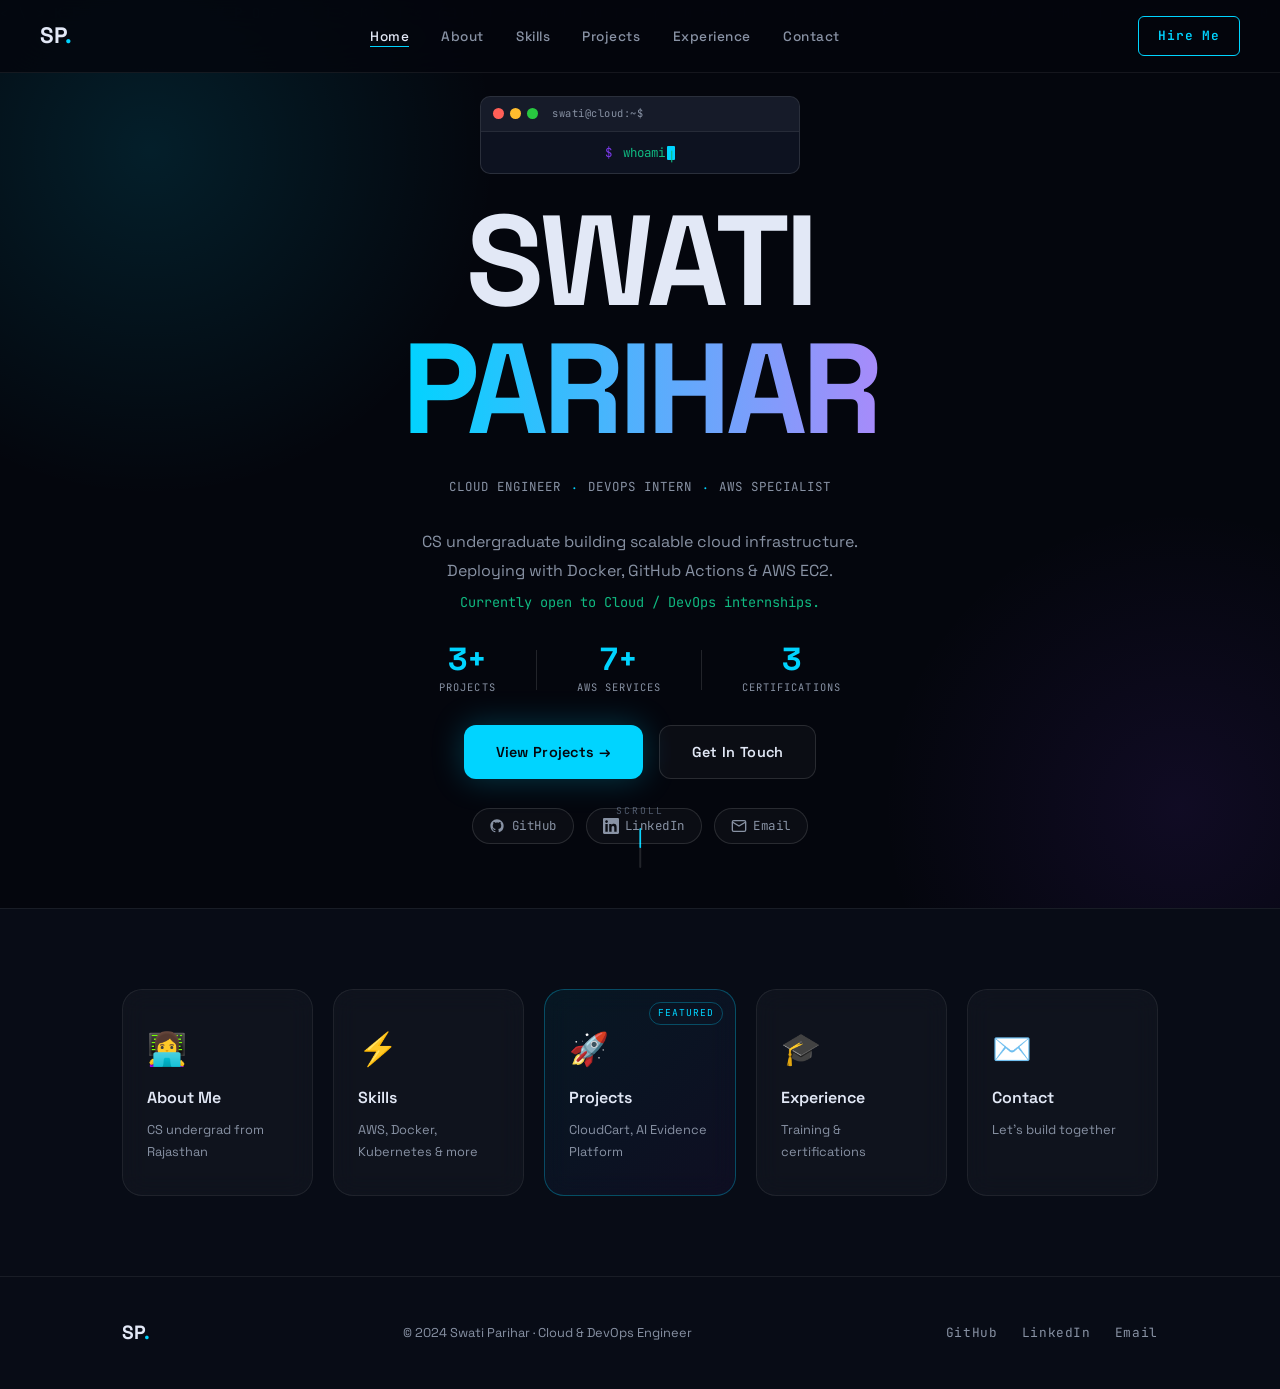
==== index.html @ d6e71b36 "Initail portfolio commit" ====
<!DOCTYPE html>
<html lang="en">
<head>
<meta charset="UTF-8"/>
<meta name="viewport" content="width=device-width, initial-scale=1.0"/>
<title>Swati Parihar – Cloud & DevOps Engineer</title>
<link rel="preconnect" href="https://fonts.googleapis.com"/>
<link rel="preconnect" href="https://fonts.gstatic.com" crossorigin/>
<link href="https://fonts.googleapis.com/css2?family=Space+Grotesk:wght@300;400;500;600;700&family=Clash+Display:wght@400;500;600;700&family=JetBrains+Mono:wght@300;400;500&display=swap" rel="stylesheet"/>
<link rel="stylesheet" href="css/global.css"/>
<link rel="stylesheet" href="css/hero.css"/>
</head>
<body>

<!-- LOADER -->
<div id="loader">
  <div class="loader-ring">
    <div class="loader-ring-inner"></div>
  </div>
  <div class="loader-text">INITIALIZING<span class="dots">...</span></div>
</div>

<!-- NAV -->
<nav id="navbar">
  <a href="index.html" class="nav-logo">SP<span class="nav-logo-dot">.</span></a>
  <ul class="nav-links">
    <li><a href="index.html" class="active">Home</a></li>
    <li><a href="pages/about.html">About</a></li>
    <li><a href="pages/skills.html">Skills</a></li>
    <li><a href="pages/projects.html">Projects</a></li>
    <li><a href="pages/experience.html">Experience</a></li>
    <li><a href="pages/contact.html">Contact</a></li>
  </ul>
  <a href="pages/contact.html" class="nav-cta">Hire Me</a>
  <button class="nav-hamburger" onclick="toggleMenu()" aria-label="Menu">
    <span></span><span></span><span></span>
  </button>
</nav>

<!-- MOBILE MENU -->
<div class="mobile-menu" id="mobileMenu">
  <a href="index.html" onclick="toggleMenu()">Home</a>
  <a href="pages/about.html" onclick="toggleMenu()">About</a>
  <a href="pages/skills.html" onclick="toggleMenu()">Skills</a>
  <a href="pages/projects.html" onclick="toggleMenu()">Projects</a>
  <a href="pages/experience.html" onclick="toggleMenu()">Experience</a>
  <a href="pages/contact.html" onclick="toggleMenu()">Contact</a>
</div>

<!-- HERO -->
<section id="hero">
  <canvas id="matrix-canvas"></canvas>
  <div class="hero-glow-1"></div>
  <div class="hero-glow-2"></div>

  <div class="hero-content">
    <div class="hero-terminal">
      <div class="terminal-bar">
        <span class="t-dot red"></span>
        <span class="t-dot yellow"></span>
        <span class="t-dot green"></span>
        <span class="t-title">swati@cloud:~$</span>
      </div>
      <div class="terminal-body">
        <span class="t-prompt">$ </span><span class="t-cmd" id="typingCmd"></span><span class="t-cursor">|</span>
      </div>
    </div>

    <h1 class="hero-name">
      <span class="name-line">SWATI</span>
      <span class="name-line accent-line">PARIHAR</span>
    </h1>

    <div class="hero-roles">
      <span class="role-item">Cloud Engineer</span>
      <span class="role-sep">·</span>
      <span class="role-item">DevOps Intern</span>
      <span class="role-sep">·</span>
      <span class="role-item">AWS Specialist</span>
    </div>

    <p class="hero-bio">
      CS undergraduate building scalable cloud infrastructure.<br/>
      Deploying with Docker, GitHub Actions & AWS EC2.<br/>
      <span class="bio-highlight">Currently open to Cloud / DevOps internships.</span>
    </p>

    <div class="hero-stats">
      <div class="hstat">
        <div class="hstat-num">3+</div>
        <div class="hstat-label">Projects</div>
      </div>
      <div class="hstat-div"></div>
      <div class="hstat">
        <div class="hstat-num">7+</div>
        <div class="hstat-label">AWS Services</div>
      </div>
      <div class="hstat-div"></div>
      <div class="hstat">
        <div class="hstat-num">3</div>
        <div class="hstat-label">Certifications</div>
      </div>
    </div>

    <div class="hero-btns">
      <a href="pages/projects.html" class="btn-primary">View Projects →</a>
      <a href="pages/contact.html" class="btn-outline">Get In Touch</a>
    </div>

    <div class="hero-socials">
      <a href="https://github.com/swatiparihar18" target="_blank" class="social-pill">
        <svg width="16" height="16" viewBox="0 0 24 24" fill="currentColor"><path d="M12 2C6.477 2 2 6.484 2 12.017c0 4.425 2.865 8.18 6.839 9.504.5.092.682-.217.682-.483 0-.237-.008-.868-.013-1.703-2.782.605-3.369-1.343-3.369-1.343-.454-1.158-1.11-1.466-1.11-1.466-.908-.62.069-.608.069-.608 1.003.07 1.531 1.032 1.531 1.032.892 1.53 2.341 1.088 2.91.832.092-.647.35-1.088.636-1.338-2.22-.253-4.555-1.113-4.555-4.951 0-1.093.39-1.988 1.029-2.688-.103-.253-.446-1.272.098-2.65 0 0 .84-.27 2.75 1.026A9.564 9.564 0 0112 6.844c.85.004 1.705.115 2.504.337 1.909-1.296 2.747-1.027 2.747-1.027.546 1.379.202 2.398.1 2.651.64.7 1.028 1.595 1.028 2.688 0 3.848-2.339 4.695-4.566 4.943.359.309.678.92.678 1.855 0 1.338-.012 2.419-.012 2.747 0 .268.18.58.688.482A10.019 10.019 0 0022 12.017C22 6.484 17.522 2 12 2z"/></svg>
        GitHub
      </a>
      <a href="https://www.linkedin.com/in/swati-parihar-66bba6321" target="_blank" class="social-pill">
        <svg width="16" height="16" viewBox="0 0 24 24" fill="currentColor"><path d="M20.447 20.452h-3.554v-5.569c0-1.328-.027-3.037-1.852-3.037-1.853 0-2.136 1.445-2.136 2.939v5.667H9.351V9h3.414v1.561h.046c.477-.9 1.637-1.85 3.37-1.85 3.601 0 4.267 2.37 4.267 5.455v6.286zM5.337 7.433c-1.144 0-2.063-.926-2.063-2.065 0-1.138.92-2.063 2.063-2.063 1.14 0 2.064.925 2.064 2.063 0 1.139-.925 2.065-2.064 2.065zm1.782 13.019H3.555V9h3.564v11.452zM22.225 0H1.771C.792 0 0 .774 0 1.729v20.542C0 23.227.792 24 1.771 24h20.451C23.2 24 24 23.227 24 22.271V1.729C24 .774 23.2 0 22.222 0h.003z"/></svg>
        LinkedIn
      </a>
      <a href="mailto:swatiparihar577@gmail.com" class="social-pill">
        <svg width="16" height="16" viewBox="0 0 24 24" fill="none" stroke="currentColor" stroke-width="2"><path d="M4 4h16c1.1 0 2 .9 2 2v12c0 1.1-.9 2-2 2H4c-1.1 0-2-.9-2-2V6c0-1.1.9-2 2-2z"/><polyline points="22,6 12,12 2,6"/></svg>
        Email
      </a>
    </div>
  </div>

  <div class="hero-scroll-cue">
    <span>Scroll</span>
    <div class="scroll-track"><div class="scroll-thumb"></div></div>
  </div>
</section>

<!-- QUICK PREVIEW SECTION -->
<section class="quick-nav-section">
  <div class="container">
    <div class="qn-grid">
      <a href="pages/about.html" class="qn-card">
        <div class="qn-icon">👩‍💻</div>
        <div class="qn-title">About Me</div>
        <div class="qn-sub">CS undergrad from Rajasthan</div>
      </a>
      <a href="pages/skills.html" class="qn-card">
        <div class="qn-icon">⚡</div>
        <div class="qn-title">Skills</div>
        <div class="qn-sub">AWS, Docker, Kubernetes & more</div>
      </a>
      <a href="pages/projects.html" class="qn-card featured">
        <div class="qn-badge">Featured</div>
        <div class="qn-icon">🚀</div>
        <div class="qn-title">Projects</div>
        <div class="qn-sub">CloudCart, AI Evidence Platform</div>
      </a>
      <a href="pages/experience.html" class="qn-card">
        <div class="qn-icon">🎓</div>
        <div class="qn-title">Experience</div>
        <div class="qn-sub">Training & certifications</div>
      </a>
      <a href="pages/contact.html" class="qn-card">
        <div class="qn-icon">✉️</div>
        <div class="qn-title">Contact</div>
        <div class="qn-sub">Let's build together</div>
      </a>
    </div>
  </div>
</section>

<!-- FOOTER -->
<footer>
  <div class="footer-inner">
    <span class="footer-logo">SP<span>.</span></span>
    <p class="footer-copy">© 2024 Swati Parihar · Cloud & DevOps Engineer</p>
    <div class="footer-socials">
      <a href="https://github.com/swatiparihar18" target="_blank">GitHub</a>
      <a href="https://www.linkedin.com/in/swati-parihar-66bba6321" target="_blank">LinkedIn</a>
      <a href="mailto:swatiparihar577@gmail.com">Email</a>
    </div>
  </div>
</footer>

<script src="js/global.js"></script>
<script src="js/hero.js"></script>
</body>
</html>
---- css/global.css ----
/* ===========================
   GLOBAL.CSS — Swati Parihar Portfolio
   =========================== */

@import url('https://fonts.googleapis.com/css2?family=Space+Grotesk:wght@300;400;500;600;700&family=JetBrains+Mono:wght@300;400;500&display=swap');

:root {
  --bg:        #04060d;
  --bg2:       #080c16;
  --bg3:       #0d1220;
  --surface:   rgba(255,255,255,0.03);
  --surface2:  rgba(255,255,255,0.06);
  --border:    rgba(255,255,255,0.07);
  --border2:   rgba(255,255,255,0.12);
  --text:      #e2e8f6;
  --text2:     #8892a4;
  --muted:     #4a5568;
  --accent:    #00d4ff;
  --accent2:   #7c3aed;
  --accent3:   #10b981;
  --accentRed: #ef4444;
  --glow:      rgba(0,212,255,0.25);
  --glow2:     rgba(124,58,237,0.2);
  --font-head: 'Space Grotesk', sans-serif;
  --font-body: 'Space Grotesk', sans-serif;
  --font-mono: 'JetBrains Mono', monospace;
  --radius:    12px;
  --radius-lg: 20px;
  --transition: all 0.3s cubic-bezier(0.4, 0, 0.2, 1);
}

*, *::before, *::after { box-sizing: border-box; margin: 0; padding: 0; }

html { scroll-behavior: smooth; font-size: 16px; }

body {
  background: var(--bg);
  color: var(--text);
  font-family: var(--font-body);
  font-weight: 400;
  line-height: 1.7;
  overflow-x: hidden;
  -webkit-font-smoothing: antialiased;
}

::-webkit-scrollbar { width: 3px; }
::-webkit-scrollbar-track { background: var(--bg); }
::-webkit-scrollbar-thumb { background: var(--accent); border-radius: 3px; }

/* ── LOADER ── */
#loader {
  position: fixed; inset: 0; z-index: 9999;
  background: var(--bg);
  display: flex; align-items: center; justify-content: center;
  flex-direction: column; gap: 1.5rem;
  transition: opacity .5s ease, visibility .5s;
}
#loader.done { opacity: 0; visibility: hidden; pointer-events: none; }

.loader-ring {
  width: 52px; height: 52px;
  border: 2px solid var(--border2);
  border-top-color: var(--accent);
  border-radius: 50%;
  animation: spin 1s linear infinite;
}
@keyframes spin { to { transform: rotate(360deg); } }

.loader-ring-inner {
  position: absolute; inset: 6px;
  border: 1px solid transparent;
  border-top-color: var(--accent2);
  border-radius: 50%;
  animation: spin .7s linear infinite reverse;
}

.loader-text {
  font-family: var(--font-mono);
  font-size: .7rem;
  letter-spacing: .3em;
  color: var(--accent);
  text-transform: uppercase;
}
.dots { animation: dotFlash 1.4s infinite; }
@keyframes dotFlash { 0%,20%{content:'.'} 40%{content:'..'} 60%,100%{content:'...'} }

/* ── NAVBAR ── */
nav {
  position: fixed; top: 0; left: 0; right: 0; z-index: 500;
  padding: 1rem 2.5rem;
  display: flex; align-items: center; justify-content: space-between;
  backdrop-filter: blur(24px);
  background: rgba(4,6,13,.8);
  border-bottom: 1px solid var(--border);
  transition: var(--transition);
}
nav.scrolled { box-shadow: 0 4px 40px rgba(0,0,0,.6); }

.nav-logo {
  font-family: var(--font-head);
  font-size: 1.4rem; font-weight: 700;
  color: var(--text); text-decoration: none;
  letter-spacing: -.02em;
}
.nav-logo-dot { color: var(--accent); }

.nav-links {
  display: flex; gap: 2rem; list-style: none;
}
.nav-links a {
  color: var(--text2);
  font-size: .85rem; font-weight: 500;
  text-decoration: none; letter-spacing: .04em;
  transition: color .2s; position: relative; padding-bottom: 2px;
}
.nav-links a::after {
  content: ''; position: absolute; bottom: 0; left: 0; right: 0;
  height: 1px; background: var(--accent);
  transform: scaleX(0); transition: transform .2s;
}
.nav-links a:hover, .nav-links a.active { color: var(--text); }
.nav-links a:hover::after, .nav-links a.active::after { transform: scaleX(1); }

.nav-cta {
  padding: .5rem 1.2rem;
  border: 1px solid var(--accent);
  border-radius: 6px;
  color: var(--accent);
  font-size: .8rem; font-weight: 600; letter-spacing: .06em;
  text-decoration: none;
  transition: var(--transition);
  font-family: var(--font-mono);
}
.nav-cta:hover { background: var(--accent); color: var(--bg); box-shadow: 0 0 24px var(--glow); }

.nav-hamburger {
  display: none;
  flex-direction: column; gap: 5px;
  background: none; border: none; cursor: pointer; padding: 4px;
}
.nav-hamburger span {
  display: block; width: 22px; height: 1.5px;
  background: var(--text2); border-radius: 2px; transition: var(--transition);
}

/* ── MOBILE MENU ── */
.mobile-menu {
  display: none;
  position: fixed; top: 0; right: 0; bottom: 0;
  width: 260px; z-index: 499;
  background: var(--bg3);
  border-left: 1px solid var(--border2);
  flex-direction: column; padding: 5rem 2rem 2rem;
  gap: 1.5rem;
  transform: translateX(100%); transition: transform .3s ease;
}
.mobile-menu.open { transform: translateX(0); display: flex; }
.mobile-menu a {
  color: var(--text2); text-decoration: none;
  font-size: 1rem; font-weight: 500;
  border-bottom: 1px solid var(--border); padding-bottom: 1rem;
  transition: color .2s;
}
.mobile-menu a:hover { color: var(--accent); }

/* ── CONTAINER ── */
.container { max-width: 1100px; margin: 0 auto; padding: 0 2rem; }

/* ── PAGE WRAPPER ── */
.page-wrapper { padding-top: 90px; }

/* ── SECTION BASE ── */
.section {
  padding: 7rem 0;
}
.section-label {
  display: inline-block;
  font-family: var(--font-mono);
  font-size: .7rem; letter-spacing: .2em; text-transform: uppercase;
  color: var(--accent); margin-bottom: .75rem;
}
.section-title {
  font-family: var(--font-head);
  font-size: clamp(2rem, 4vw, 3rem); font-weight: 700;
  line-height: 1.1; letter-spacing: -.03em;
  color: var(--text); margin-bottom: 1rem;
}
.section-sub { color: var(--text2); font-size: .95rem; max-width: 500px; }

/* ── BUTTONS ── */
.btn-primary {
  display: inline-flex; align-items: center; gap: .5rem;
  padding: .85rem 2rem;
  background: var(--accent); color: var(--bg);
  font-family: var(--font-head); font-size: .9rem; font-weight: 600;
  border-radius: var(--radius); border: none; cursor: pointer;
  text-decoration: none; letter-spacing: .02em;
  transition: var(--transition);
  box-shadow: 0 0 32px var(--glow);
}
.btn-primary:hover { transform: translateY(-2px); box-shadow: 0 0 48px var(--glow); background: #33ddff; }

.btn-outline {
  display: inline-flex; align-items: center; gap: .5rem;
  padding: .85rem 2rem;
  border: 1px solid var(--border2); background: var(--surface);
  color: var(--text); font-family: var(--font-head); font-size: .9rem; font-weight: 600;
  border-radius: var(--radius); cursor: pointer;
  text-decoration: none; letter-spacing: .02em;
  backdrop-filter: blur(12px); transition: var(--transition);
}
.btn-outline:hover { border-color: var(--accent); color: var(--accent); transform: translateY(-2px); }

/* ── REVEAL ANIMATION ── */
.reveal {
  opacity: 0; transform: translateY(28px);
  transition: opacity .7s ease, transform .7s ease;
}
.reveal.visible { opacity: 1; transform: translateY(0); }

/* ── FOOTER ── */
footer {
  border-top: 1px solid var(--border);
  background: var(--bg2);
  padding: 2.5rem 0;
}
.footer-inner {
  max-width: 1100px; margin: 0 auto; padding: 0 2rem;
  display: flex; align-items: center; justify-content: space-between; flex-wrap: wrap; gap: 1rem;
}
.footer-logo {
  font-family: var(--font-head); font-size: 1.2rem; font-weight: 700; color: var(--text);
}
.footer-logo span { color: var(--accent); }
.footer-copy { font-size: .8rem; color: var(--text2); }
.footer-socials { display: flex; gap: 1.5rem; }
.footer-socials a {
  color: var(--text2); text-decoration: none; font-size: .8rem;
  transition: color .2s; font-family: var(--font-mono); letter-spacing: .05em;
}
.footer-socials a:hover { color: var(--accent); }

/* ── UTILITY ── */
.text-accent { color: var(--accent); }
.text-muted  { color: var(--text2); }
.mono        { font-family: var(--font-mono); }

@keyframes fadeUp {
  from { opacity: 0; transform: translateY(24px); }
  to   { opacity: 1; transform: translateY(0); }
}
@keyframes fadeIn {
  from { opacity: 0; }
  to   { opacity: 1; }
}

/* ── RESPONSIVE ── */
@media (max-width: 768px) {
  nav { padding: 1rem 1.25rem; }
  .nav-links, .nav-cta { display: none; }
  .nav-hamburger { display: flex; }
  .footer-inner { flex-direction: column; text-align: center; }
}
---- css/hero.css ----
/* ===========================
   HERO.CSS
   =========================== */

/* HERO SECTION */
#hero {
  min-height: 100vh;
  display: flex; align-items: center; justify-content: center;
  position: relative; overflow: hidden;
  padding: 6rem 2rem 4rem;
}

#matrix-canvas {
  position: absolute; inset: 0;
  width: 100%; height: 100%;
  pointer-events: none; opacity: .04; z-index: 0;
}

.hero-glow-1 {
  position: absolute; top: -200px; left: -200px;
  width: 700px; height: 700px; border-radius: 50%;
  background: radial-gradient(circle, rgba(0,212,255,.12) 0%, transparent 70%);
  pointer-events: none;
}
.hero-glow-2 {
  position: absolute; bottom: -200px; right: -200px;
  width: 600px; height: 600px; border-radius: 50%;
  background: radial-gradient(circle, rgba(124,58,237,.1) 0%, transparent 70%);
  pointer-events: none;
}

.hero-content {
  position: relative; z-index: 1;
  text-align: center; max-width: 820px;
  display: flex; flex-direction: column; align-items: center; gap: 1.8rem;
}

/* TERMINAL WIDGET */
.hero-terminal {
  background: var(--bg3);
  border: 1px solid var(--border2);
  border-radius: 10px;
  overflow: hidden;
  width: 320px;
  animation: fadeUp .6s ease both;
}
.terminal-bar {
  display: flex; align-items: center; gap: 6px;
  padding: 8px 12px;
  background: rgba(255,255,255,.04);
  border-bottom: 1px solid var(--border);
}
.t-dot {
  width: 11px; height: 11px; border-radius: 50%;
}
.t-dot.red    { background: #ff5f57; }
.t-dot.yellow { background: #ffbd2e; }
.t-dot.green  { background: #28c840; }
.t-title {
  font-family: var(--font-mono);
  font-size: .65rem; color: var(--text2);
  margin-left: .5rem; letter-spacing: .05em;
}
.terminal-body {
  padding: 10px 12px;
  font-family: var(--font-mono);
  font-size: .78rem; color: var(--accent3);
  min-height: 36px;
}
.t-prompt { color: var(--accent2); margin-right: .3rem; }
.t-cmd    { color: var(--accent3); }
.t-cursor {
  display: inline-block;
  width: 8px; height: 14px;
  background: var(--accent);
  animation: blink .8s step-end infinite;
  vertical-align: middle; margin-left: 2px; border-radius: 1px;
}
@keyframes blink { 0%,100%{opacity:1} 50%{opacity:0} }

/* HERO NAME */
.hero-name {
  font-family: var(--font-head);
  font-size: clamp(3.5rem, 10vw, 8rem);
  font-weight: 700; line-height: .9;
  letter-spacing: -.04em;
  animation: fadeUp .7s .1s ease both;
  display: flex; flex-direction: column; align-items: center; gap: .1em;
}
.name-line {
  display: block;
  color: var(--text);
}
.accent-line {
  background: linear-gradient(90deg, var(--accent), #a78bfa);
  -webkit-background-clip: text; -webkit-text-fill-color: transparent;
}

/* ROLES */
.hero-roles {
  display: flex; align-items: center; gap: .75rem; flex-wrap: wrap; justify-content: center;
  animation: fadeUp .7s .2s ease both;
}
.role-item {
  font-family: var(--font-mono);
  font-size: .78rem; letter-spacing: .08em;
  color: var(--text2); text-transform: uppercase;
}
.role-sep { color: var(--accent); font-size: .9rem; }

/* BIO */
.hero-bio {
  color: var(--text2); font-size: 1rem; line-height: 1.8;
  animation: fadeUp .7s .3s ease both;
}
.bio-highlight {
  color: var(--accent3);
  font-family: var(--font-mono); font-size: .85rem;
  display: block; margin-top: .25rem;
}

/* STATS */
.hero-stats {
  display: flex; align-items: center; gap: 2.5rem;
  animation: fadeUp .7s .35s ease both;
}
.hstat { text-align: center; }
.hstat-num {
  font-family: var(--font-head); font-size: 2rem; font-weight: 700;
  color: var(--accent); line-height: 1;
}
.hstat-label {
  font-family: var(--font-mono); font-size: .65rem;
  letter-spacing: .1em; color: var(--text2); text-transform: uppercase;
  margin-top: .25rem;
}
.hstat-div { width: 1px; height: 40px; background: var(--border2); }

/* BUTTONS */
.hero-btns {
  display: flex; gap: 1rem; flex-wrap: wrap; justify-content: center;
  animation: fadeUp .7s .4s ease both;
}

/* SOCIALS */
.hero-socials {
  display: flex; gap: .75rem; flex-wrap: wrap; justify-content: center;
  animation: fadeUp .7s .45s ease both;
}
.social-pill {
  display: inline-flex; align-items: center; gap: .4rem;
  padding: .4rem 1rem;
  border: 1px solid var(--border2);
  border-radius: 999px;
  background: var(--surface);
  color: var(--text2); text-decoration: none;
  font-size: .78rem; font-family: var(--font-mono); letter-spacing: .04em;
  transition: var(--transition);
  backdrop-filter: blur(12px);
}
.social-pill:hover { border-color: var(--accent); color: var(--accent); }

/* SCROLL CUE */
.hero-scroll-cue {
  position: absolute; bottom: 2.5rem; left: 50%; transform: translateX(-50%);
  display: flex; flex-direction: column; align-items: center; gap: .5rem;
  font-family: var(--font-mono); font-size: .6rem; letter-spacing: .2em; color: var(--muted);
  text-transform: uppercase; animation: fadeIn 1.5s 1.2s ease both; opacity: 0;
}
.scroll-track {
  width: 1.5px; height: 40px; background: var(--border2); border-radius: 2px; overflow: hidden;
}
.scroll-thumb {
  width: 100%; height: 50%; background: var(--accent); border-radius: 2px;
  animation: scrollDown 2s ease infinite;
}
@keyframes scrollDown {
  0%   { transform: translateY(-100%); }
  50%  { transform: translateY(100%); }
  100% { transform: translateY(200%); }
}

/* QUICK NAV SECTION */
.quick-nav-section {
  padding: 5rem 0;
  background: var(--bg2);
  border-top: 1px solid var(--border);
}
.qn-grid {
  display: grid;
  grid-template-columns: repeat(auto-fill, minmax(180px, 1fr));
  gap: 1.25rem;
}
.qn-card {
  position: relative;
  padding: 2rem 1.5rem;
  border: 1px solid var(--border);
  border-radius: var(--radius-lg);
  background: var(--surface);
  text-decoration: none; color: var(--text);
  backdrop-filter: blur(12px);
  transition: var(--transition);
  display: flex; flex-direction: column; gap: .5rem;
}
.qn-card:hover {
  border-color: var(--accent); transform: translateY(-6px);
  box-shadow: 0 20px 50px rgba(0,0,0,.4), 0 0 30px var(--glow);
}
.qn-card.featured {
  border-color: rgba(0,212,255,.3);
  background: linear-gradient(135deg, rgba(0,212,255,.06), rgba(124,58,237,.06));
}
.qn-badge {
  position: absolute; top: 12px; right: 12px;
  font-family: var(--font-mono); font-size: .6rem; letter-spacing: .1em;
  text-transform: uppercase; color: var(--accent);
  border: 1px solid rgba(0,212,255,.3); border-radius: 999px;
  padding: .15rem .5rem;
}
.qn-icon { font-size: 2rem; }
.qn-title {
  font-family: var(--font-head); font-size: 1rem; font-weight: 600; color: var(--text);
}
.qn-sub { font-size: .8rem; color: var(--text2); }

@media (max-width: 640px) {
  .hero-stats { gap: 1.5rem; }
  .hero-btns { flex-direction: column; align-items: center; }
  .qn-grid { grid-template-columns: 1fr 1fr; }
}
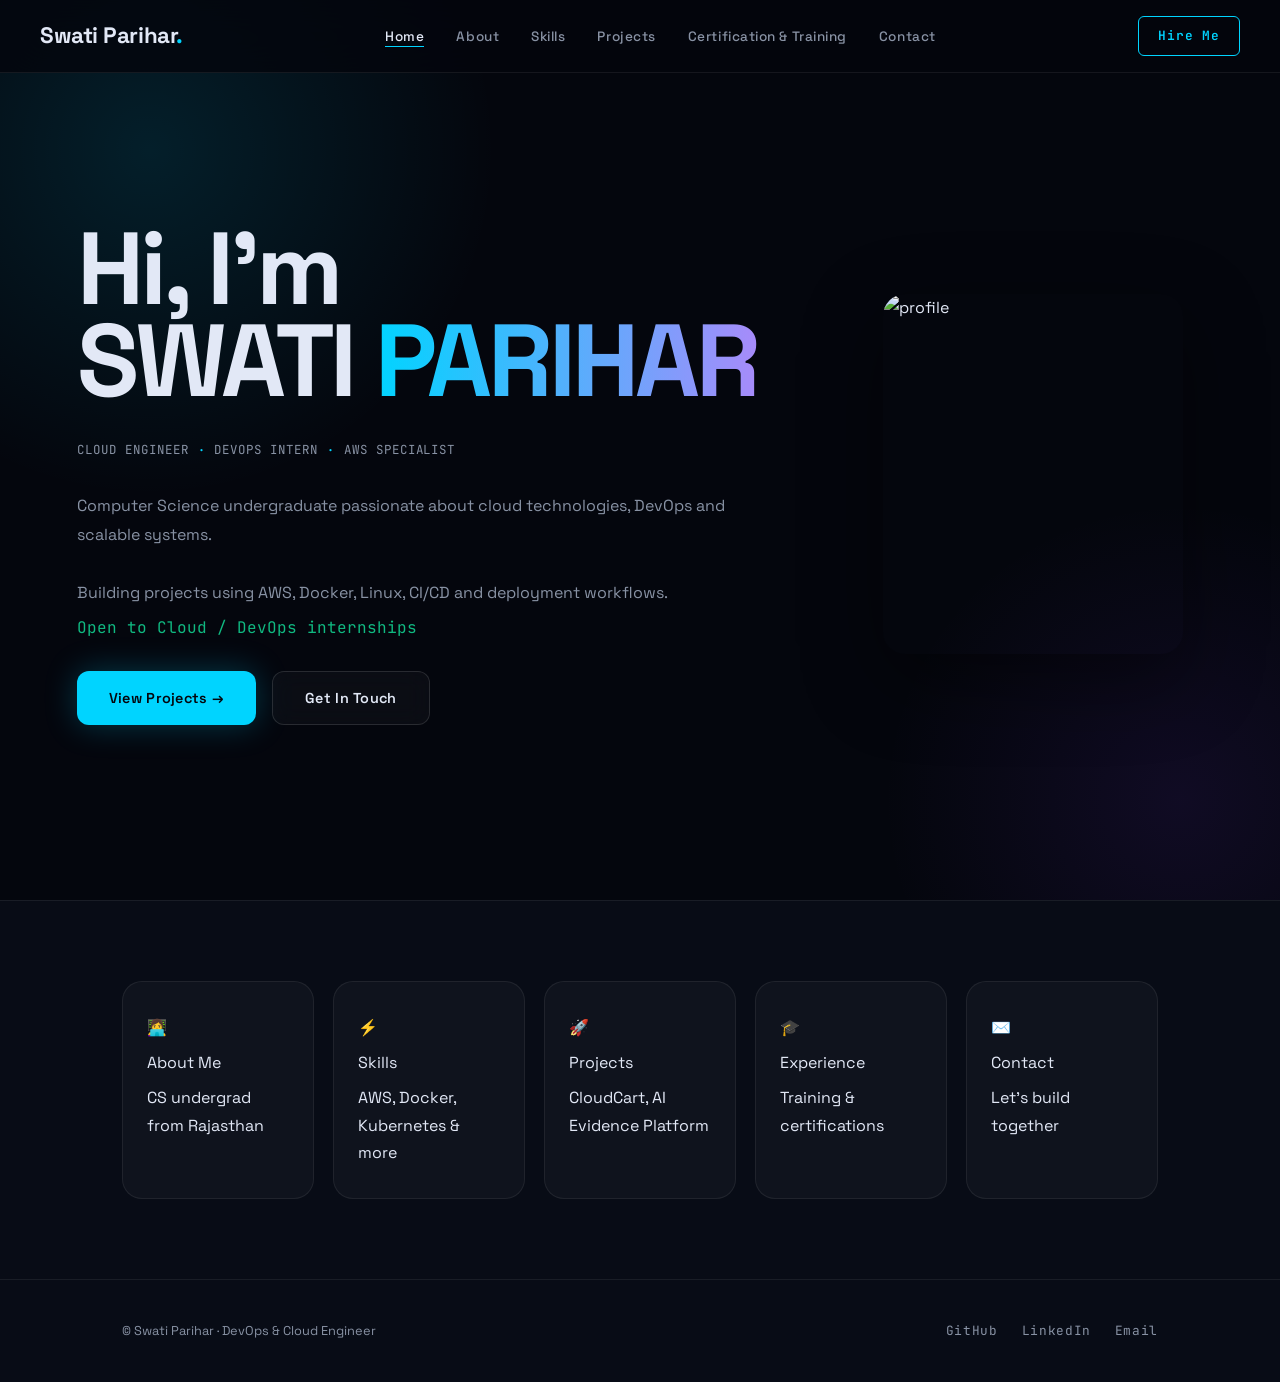
==== commit 7a3ea815: "updated file" ====
--- a/index.html
+++ b/index.html
@@ -3,7 +3,7 @@
 <head>
 <meta charset="UTF-8"/>
 <meta name="viewport" content="width=device-width, initial-scale=1.0"/>
-<title>Swati Parihar – Cloud & DevOps Engineer</title>
+<title>Swati Parihar – DevOps & Cloud Engineer</title>
 <link rel="preconnect" href="https://fonts.googleapis.com"/>
 <link rel="preconnect" href="https://fonts.gstatic.com" crossorigin/>
 <link href="https://fonts.googleapis.com/css2?family=Space+Grotesk:wght@300;400;500;600;700&family=Clash+Display:wght@400;500;600;700&family=JetBrains+Mono:wght@300;400;500&display=swap" rel="stylesheet"/>
@@ -12,23 +12,15 @@
 </head>
 <body>
 
-<!-- LOADER -->
-<div id="loader">
-  <div class="loader-ring">
-    <div class="loader-ring-inner"></div>
-  </div>
-  <div class="loader-text">INITIALIZING<span class="dots">...</span></div>
-</div>
-
 <!-- NAV -->
 <nav id="navbar">
-  <a href="index.html" class="nav-logo">SP<span class="nav-logo-dot">.</span></a>
+  <a href="index.html" class="nav-logo">Swati Parihar<span class="nav-logo-dot">.</span></a>
   <ul class="nav-links">
     <li><a href="index.html" class="active">Home</a></li>
     <li><a href="pages/about.html">About</a></li>
     <li><a href="pages/skills.html">Skills</a></li>
     <li><a href="pages/projects.html">Projects</a></li>
-    <li><a href="pages/experience.html">Experience</a></li>
+    <li><a href="pages/experience.html">Certification & Training</a></li>
     <li><a href="pages/contact.html">Contact</a></li>
   </ul>
   <a href="pages/contact.html" class="nav-cta">Hire Me</a>
@@ -43,91 +35,102 @@
   <a href="pages/about.html" onclick="toggleMenu()">About</a>
   <a href="pages/skills.html" onclick="toggleMenu()">Skills</a>
   <a href="pages/projects.html" onclick="toggleMenu()">Projects</a>
-  <a href="pages/experience.html" onclick="toggleMenu()">Experience</a>
+  <a href="pages/experience.html" onclick="toggleMenu()">Certification & Training</a>
   <a href="pages/contact.html" onclick="toggleMenu()">Contact</a>
 </div>
 
 <!-- HERO -->
 <section id="hero">
-  <canvas id="matrix-canvas"></canvas>
-  <div class="hero-glow-1"></div>
-  <div class="hero-glow-2"></div>
 
-  <div class="hero-content">
-    <div class="hero-terminal">
-      <div class="terminal-bar">
-        <span class="t-dot red"></span>
-        <span class="t-dot yellow"></span>
-        <span class="t-dot green"></span>
-        <span class="t-title">swati@cloud:~$</span>
-      </div>
-      <div class="terminal-body">
-        <span class="t-prompt">$ </span><span class="t-cmd" id="typingCmd"></span><span class="t-cursor">|</span>
-      </div>
+<canvas id="matrix-canvas"></canvas>
+
+<div class="hero-glow-1"></div>
+
+<div class="hero-glow-2"></div>
+
+
+<div class="hero-wrapper">
+
+    <!-- LEFT SIDE -->
+
+    <div class="hero-content">
+
+        <h1 class="hero-name">
+
+            Hi, I'm <br>
+
+            SWATI <span class="accent-line">PARIHAR</span>
+
+        </h1>
+
+        <div class="hero-roles">
+
+            <span class="role-item">Cloud Engineer</span>
+
+            <span class="role-sep">·</span>
+
+            <span class="role-item">DevOps Intern</span>
+
+            <span class="role-sep">·</span>
+
+            <span class="role-item">AWS Specialist</span>
+
+        </div>
+
+        <p class="hero-bio">
+
+            Computer Science undergraduate passionate about
+            cloud technologies, DevOps and scalable systems.
+
+            <br><br>
+
+            Building projects using AWS, Docker,
+            Linux, CI/CD and deployment workflows.
+
+            <span class="bio-highlight">
+
+                Open to Cloud / DevOps internships
+
+            </span>
+
+        </p>
+
+        <div class="hero-btns">
+
+            <a href="#" class="btn-primary">
+
+                View Projects →
+
+            </a>
+
+            <a href="#" class="btn-outline">
+
+                Get In Touch
+
+            </a>
+
+        </div>
+
     </div>
 
-    <h1 class="hero-name">
-      <span class="name-line">SWATI</span>
-      <span class="name-line accent-line">PARIHAR</span>
-    </h1>
 
-    <div class="hero-roles">
-      <span class="role-item">Cloud Engineer</span>
-      <span class="role-sep">·</span>
-      <span class="role-item">DevOps Intern</span>
-      <span class="role-sep">·</span>
-      <span class="role-item">AWS Specialist</span>
+    <!-- RIGHT SIDE IMAGE -->
+
+    <div class="hero-image">
+
+        <img
+        src="images/profile.jpg"
+        class="profile-img"
+        alt="profile">
+
     </div>
 
-    <p class="hero-bio">
-      CS undergraduate building scalable cloud infrastructure.<br/>
-      Deploying with Docker, GitHub Actions & AWS EC2.<br/>
-      <span class="bio-highlight">Currently open to Cloud / DevOps internships.</span>
-    </p>
 
-    <div class="hero-stats">
-      <div class="hstat">
-        <div class="hstat-num">3+</div>
-        <div class="hstat-label">Projects</div>
-      </div>
-      <div class="hstat-div"></div>
-      <div class="hstat">
-        <div class="hstat-num">7+</div>
-        <div class="hstat-label">AWS Services</div>
-      </div>
-      <div class="hstat-div"></div>
-      <div class="hstat">
-        <div class="hstat-num">3</div>
-        <div class="hstat-label">Certifications</div>
-      </div>
-    </div>
+</div>
 
-    <div class="hero-btns">
-      <a href="pages/projects.html" class="btn-primary">View Projects →</a>
-      <a href="pages/contact.html" class="btn-outline">Get In Touch</a>
-    </div>
+</section>
 
-    <div class="hero-socials">
-      <a href="https://github.com/swatiparihar18" target="_blank" class="social-pill">
-        <svg width="16" height="16" viewBox="0 0 24 24" fill="currentColor"><path d="M12 2C6.477 2 2 6.484 2 12.017c0 4.425 2.865 8.18 6.839 9.504.5.092.682-.217.682-.483 0-.237-.008-.868-.013-1.703-2.782.605-3.369-1.343-3.369-1.343-.454-1.158-1.11-1.466-1.11-1.466-.908-.62.069-.608.069-.608 1.003.07 1.531 1.032 1.531 1.032.892 1.53 2.341 1.088 2.91.832.092-.647.35-1.088.636-1.338-2.22-.253-4.555-1.113-4.555-4.951 0-1.093.39-1.988 1.029-2.688-.103-.253-.446-1.272.098-2.65 0 0 .84-.27 2.75 1.026A9.564 9.564 0 0112 6.844c.85.004 1.705.115 2.504.337 1.909-1.296 2.747-1.027 2.747-1.027.546 1.379.202 2.398.1 2.651.64.7 1.028 1.595 1.028 2.688 0 3.848-2.339 4.695-4.566 4.943.359.309.678.92.678 1.855 0 1.338-.012 2.419-.012 2.747 0 .268.18.58.688.482A10.019 10.019 0 0022 12.017C22 6.484 17.522 2 12 2z"/></svg>
-        GitHub
-      </a>
-      <a href="https://www.linkedin.com/in/swati-parihar-66bba6321" target="_blank" class="social-pill">
-        <svg width="16" height="16" viewBox="0 0 24 24" fill="currentColor"><path d="M20.447 20.452h-3.554v-5.569c0-1.328-.027-3.037-1.852-3.037-1.853 0-2.136 1.445-2.136 2.939v5.667H9.351V9h3.414v1.561h.046c.477-.9 1.637-1.85 3.37-1.85 3.601 0 4.267 2.37 4.267 5.455v6.286zM5.337 7.433c-1.144 0-2.063-.926-2.063-2.065 0-1.138.92-2.063 2.063-2.063 1.14 0 2.064.925 2.064 2.063 0 1.139-.925 2.065-2.064 2.065zm1.782 13.019H3.555V9h3.564v11.452zM22.225 0H1.771C.792 0 0 .774 0 1.729v20.542C0 23.227.792 24 1.771 24h20.451C23.2 24 24 23.227 24 22.271V1.729C24 .774 23.2 0 22.222 0h.003z"/></svg>
-        LinkedIn
-      </a>
-      <a href="mailto:swatiparihar577@gmail.com" class="social-pill">
-        <svg width="16" height="16" viewBox="0 0 24 24" fill="none" stroke="currentColor" stroke-width="2"><path d="M4 4h16c1.1 0 2 .9 2 2v12c0 1.1-.9 2-2 2H4c-1.1 0-2-.9-2-2V6c0-1.1.9-2 2-2z"/><polyline points="22,6 12,12 2,6"/></svg>
-        Email
-      </a>
-    </div>
-  </div>
 
-  <div class="hero-scroll-cue">
-    <span>Scroll</span>
-    <div class="scroll-track"><div class="scroll-thumb"></div></div>
-  </div>
-</section>
 
 <!-- QUICK PREVIEW SECTION -->
 <section class="quick-nav-section">
@@ -143,8 +146,7 @@
         <div class="qn-title">Skills</div>
         <div class="qn-sub">AWS, Docker, Kubernetes & more</div>
       </a>
-      <a href="pages/projects.html" class="qn-card featured">
-        <div class="qn-badge">Featured</div>
+      <a href="pages/projects.html" class="qn-card">
         <div class="qn-icon">🚀</div>
         <div class="qn-title">Projects</div>
         <div class="qn-sub">CloudCart, AI Evidence Platform</div>
@@ -166,8 +168,7 @@
 <!-- FOOTER -->
 <footer>
   <div class="footer-inner">
-    <span class="footer-logo">SP<span>.</span></span>
-    <p class="footer-copy">© 2024 Swati Parihar · Cloud & DevOps Engineer</p>
+    <p class="footer-copy">© Swati Parihar · DevOps & Cloud Engineer</p>
     <div class="footer-socials">
       <a href="https://github.com/swatiparihar18" target="_blank">GitHub</a>
       <a href="https://www.linkedin.com/in/swati-parihar-66bba6321" target="_blank">LinkedIn</a>
--- a/css/hero.css
+++ b/css/hero.css
@@ -1,230 +1,500 @@
 /* ===========================
-   HERO.CSS
-   =========================== */
-
-/* HERO SECTION */
-#hero {
-  min-height: 100vh;
-  display: flex; align-items: center; justify-content: center;
-  position: relative; overflow: hidden;
-  padding: 6rem 2rem 4rem;
-}
-
-#matrix-canvas {
-  position: absolute; inset: 0;
-  width: 100%; height: 100%;
-  pointer-events: none; opacity: .04; z-index: 0;
-}
-
-.hero-glow-1 {
-  position: absolute; top: -200px; left: -200px;
-  width: 700px; height: 700px; border-radius: 50%;
-  background: radial-gradient(circle, rgba(0,212,255,.12) 0%, transparent 70%);
-  pointer-events: none;
-}
-.hero-glow-2 {
-  position: absolute; bottom: -200px; right: -200px;
-  width: 600px; height: 600px; border-radius: 50%;
-  background: radial-gradient(circle, rgba(124,58,237,.1) 0%, transparent 70%);
-  pointer-events: none;
-}
-
-.hero-content {
-  position: relative; z-index: 1;
-  text-align: center; max-width: 820px;
-  display: flex; flex-direction: column; align-items: center; gap: 1.8rem;
-}
-
-/* TERMINAL WIDGET */
-.hero-terminal {
-  background: var(--bg3);
-  border: 1px solid var(--border2);
-  border-radius: 10px;
-  overflow: hidden;
-  width: 320px;
-  animation: fadeUp .6s ease both;
-}
-.terminal-bar {
-  display: flex; align-items: center; gap: 6px;
-  padding: 8px 12px;
-  background: rgba(255,255,255,.04);
-  border-bottom: 1px solid var(--border);
-}
-.t-dot {
-  width: 11px; height: 11px; border-radius: 50%;
-}
-.t-dot.red    { background: #ff5f57; }
-.t-dot.yellow { background: #ffbd2e; }
-.t-dot.green  { background: #28c840; }
-.t-title {
-  font-family: var(--font-mono);
-  font-size: .65rem; color: var(--text2);
-  margin-left: .5rem; letter-spacing: .05em;
-}
-.terminal-body {
-  padding: 10px 12px;
-  font-family: var(--font-mono);
-  font-size: .78rem; color: var(--accent3);
-  min-height: 36px;
-}
-.t-prompt { color: var(--accent2); margin-right: .3rem; }
-.t-cmd    { color: var(--accent3); }
-.t-cursor {
-  display: inline-block;
-  width: 8px; height: 14px;
-  background: var(--accent);
-  animation: blink .8s step-end infinite;
-  vertical-align: middle; margin-left: 2px; border-radius: 1px;
-}
-@keyframes blink { 0%,100%{opacity:1} 50%{opacity:0} }
-
-/* HERO NAME */
-.hero-name {
-  font-family: var(--font-head);
-  font-size: clamp(3.5rem, 10vw, 8rem);
-  font-weight: 700; line-height: .9;
-  letter-spacing: -.04em;
-  animation: fadeUp .7s .1s ease both;
-  display: flex; flex-direction: column; align-items: center; gap: .1em;
-}
-.name-line {
-  display: block;
-  color: var(--text);
-}
-.accent-line {
-  background: linear-gradient(90deg, var(--accent), #a78bfa);
-  -webkit-background-clip: text; -webkit-text-fill-color: transparent;
-}
+   HERO SECTION
+=========================== */
+
+#hero{
+
+min-height:100vh;
+
+position:relative;
+
+overflow:hidden;
+
+padding:7rem 6% 4rem;
+
+display:flex;
+
+align-items:center;
+
+justify-content:center;
+
+}
+
+
+/* BACKGROUND */
+
+#matrix-canvas{
+
+position:absolute;
+
+inset:0;
+
+width:100%;
+
+height:100%;
+
+opacity:.04;
+
+pointer-events:none;
+
+z-index:0;
+
+}
+
+.hero-glow-1{
+
+position:absolute;
+
+top:-200px;
+
+left:-200px;
+
+width:700px;
+
+height:700px;
+
+border-radius:50%;
+
+background:
+radial-gradient(circle,
+rgba(0,212,255,.12) 0%,
+transparent 70%);
+
+}
+
+.hero-glow-2{
+
+position:absolute;
+
+bottom:-200px;
+
+right:-200px;
+
+width:600px;
+
+height:600px;
+
+border-radius:50%;
+
+background:
+radial-gradient(circle,
+rgba(124,58,237,.10) 0%,
+transparent 70%);
+
+}
+
+
+/* HERO LAYOUT */
+
+.hero-wrapper{
+
+display:flex;
+
+align-items:center;
+
+justify-content:space-between;
+
+gap:90px;
+
+width:100%;
+
+max-width:1350px;
+
+position:relative;
+
+z-index:2;
+
+}
+
+
+/* LEFT */
+
+.hero-content{
+
+flex:1;
+
+display:flex;
+
+flex-direction:column;
+
+align-items:flex-start;
+
+gap:1.8rem;
+
+text-align:left;
+
+}
+
+
+/* NAME */
+
+.hero-name{
+
+font-family:var(--font-head);
+
+font-size:clamp(3.5rem,8vw,7rem);
+
+font-weight:700;
+
+line-height:.9;
+
+letter-spacing:-.04em;
+
+}
+
+.accent-line{
+
+background:
+linear-gradient(
+90deg,
+var(--accent),
+#a78bfa
+);
+
+-webkit-background-clip:text;
+
+-webkit-text-fill-color:transparent;
+
+}
+
 
 /* ROLES */
-.hero-roles {
-  display: flex; align-items: center; gap: .75rem; flex-wrap: wrap; justify-content: center;
-  animation: fadeUp .7s .2s ease both;
-}
-.role-item {
-  font-family: var(--font-mono);
-  font-size: .78rem; letter-spacing: .08em;
-  color: var(--text2); text-transform: uppercase;
-}
-.role-sep { color: var(--accent); font-size: .9rem; }
+
+.hero-roles{
+
+display:flex;
+
+flex-wrap:wrap;
+
+gap:.7rem;
+
+align-items:center;
+
+}
+
+.role-item{
+
+font-family:var(--font-mono);
+
+font-size:.78rem;
+
+letter-spacing:.08em;
+
+text-transform:uppercase;
+
+color:var(--text2);
+
+}
+
+.role-sep{
+
+color:var(--accent);
+
+}
+
 
 /* BIO */
-.hero-bio {
-  color: var(--text2); font-size: 1rem; line-height: 1.8;
-  animation: fadeUp .7s .3s ease both;
-}
-.bio-highlight {
-  color: var(--accent3);
-  font-family: var(--font-mono); font-size: .85rem;
-  display: block; margin-top: .25rem;
-}
+
+.hero-bio{
+
+font-size:1rem;
+
+line-height:1.8;
+
+color:var(--text2);
+
+}
+
+.bio-highlight{
+
+display:block;
+
+margin-top:.4rem;
+
+font-family:var(--font-mono);
+
+color:var(--accent3);
+
+}
+
 
 /* STATS */
-.hero-stats {
-  display: flex; align-items: center; gap: 2.5rem;
-  animation: fadeUp .7s .35s ease both;
-}
-.hstat { text-align: center; }
-.hstat-num {
-  font-family: var(--font-head); font-size: 2rem; font-weight: 700;
-  color: var(--accent); line-height: 1;
-}
-.hstat-label {
-  font-family: var(--font-mono); font-size: .65rem;
-  letter-spacing: .1em; color: var(--text2); text-transform: uppercase;
-  margin-top: .25rem;
-}
-.hstat-div { width: 1px; height: 40px; background: var(--border2); }
+
+.hero-stats{
+
+display:flex;
+
+align-items:center;
+
+gap:2.5rem;
+
+}
+
+.hstat{
+
+text-align:center;
+
+}
+
+.hstat-num{
+
+font-size:2rem;
+
+font-weight:700;
+
+font-family:var(--font-head);
+
+color:var(--accent);
+
+}
+
+.hstat-label{
+
+font-size:.65rem;
+
+font-family:var(--font-mono);
+
+letter-spacing:.1em;
+
+text-transform:uppercase;
+
+color:var(--text2);
+
+}
+
+.hstat-div{
+
+width:1px;
+
+height:40px;
+
+background:var(--border2);
+
+}
+
 
 /* BUTTONS */
-.hero-btns {
-  display: flex; gap: 1rem; flex-wrap: wrap; justify-content: center;
-  animation: fadeUp .7s .4s ease both;
-}
+
+.hero-btns{
+
+display:flex;
+
+gap:1rem;
+
+flex-wrap:wrap;
+
+}
+
 
 /* SOCIALS */
-.hero-socials {
-  display: flex; gap: .75rem; flex-wrap: wrap; justify-content: center;
-  animation: fadeUp .7s .45s ease both;
-}
-.social-pill {
-  display: inline-flex; align-items: center; gap: .4rem;
-  padding: .4rem 1rem;
-  border: 1px solid var(--border2);
-  border-radius: 999px;
-  background: var(--surface);
-  color: var(--text2); text-decoration: none;
-  font-size: .78rem; font-family: var(--font-mono); letter-spacing: .04em;
-  transition: var(--transition);
-  backdrop-filter: blur(12px);
-}
-.social-pill:hover { border-color: var(--accent); color: var(--accent); }
-
-/* SCROLL CUE */
-.hero-scroll-cue {
-  position: absolute; bottom: 2.5rem; left: 50%; transform: translateX(-50%);
-  display: flex; flex-direction: column; align-items: center; gap: .5rem;
-  font-family: var(--font-mono); font-size: .6rem; letter-spacing: .2em; color: var(--muted);
-  text-transform: uppercase; animation: fadeIn 1.5s 1.2s ease both; opacity: 0;
-}
-.scroll-track {
-  width: 1.5px; height: 40px; background: var(--border2); border-radius: 2px; overflow: hidden;
-}
-.scroll-thumb {
-  width: 100%; height: 50%; background: var(--accent); border-radius: 2px;
-  animation: scrollDown 2s ease infinite;
-}
-@keyframes scrollDown {
-  0%   { transform: translateY(-100%); }
-  50%  { transform: translateY(100%); }
-  100% { transform: translateY(200%); }
-}
-
-/* QUICK NAV SECTION */
-.quick-nav-section {
-  padding: 5rem 0;
-  background: var(--bg2);
-  border-top: 1px solid var(--border);
-}
-.qn-grid {
-  display: grid;
-  grid-template-columns: repeat(auto-fill, minmax(180px, 1fr));
-  gap: 1.25rem;
-}
-.qn-card {
-  position: relative;
-  padding: 2rem 1.5rem;
-  border: 1px solid var(--border);
-  border-radius: var(--radius-lg);
-  background: var(--surface);
-  text-decoration: none; color: var(--text);
-  backdrop-filter: blur(12px);
-  transition: var(--transition);
-  display: flex; flex-direction: column; gap: .5rem;
-}
-.qn-card:hover {
-  border-color: var(--accent); transform: translateY(-6px);
-  box-shadow: 0 20px 50px rgba(0,0,0,.4), 0 0 30px var(--glow);
-}
-.qn-card.featured {
-  border-color: rgba(0,212,255,.3);
-  background: linear-gradient(135deg, rgba(0,212,255,.06), rgba(124,58,237,.06));
-}
-.qn-badge {
-  position: absolute; top: 12px; right: 12px;
-  font-family: var(--font-mono); font-size: .6rem; letter-spacing: .1em;
-  text-transform: uppercase; color: var(--accent);
-  border: 1px solid rgba(0,212,255,.3); border-radius: 999px;
-  padding: .15rem .5rem;
-}
-.qn-icon { font-size: 2rem; }
-.qn-title {
-  font-family: var(--font-head); font-size: 1rem; font-weight: 600; color: var(--text);
-}
-.qn-sub { font-size: .8rem; color: var(--text2); }
-
-@media (max-width: 640px) {
-  .hero-stats { gap: 1.5rem; }
-  .hero-btns { flex-direction: column; align-items: center; }
-  .qn-grid { grid-template-columns: 1fr 1fr; }
-}
+
+.hero-socials{
+
+display:flex;
+
+gap:.8rem;
+
+flex-wrap:wrap;
+
+}
+
+.social-pill{
+
+display:inline-flex;
+
+align-items:center;
+
+gap:.4rem;
+
+padding:.5rem 1rem;
+
+border-radius:999px;
+
+border:1px solid var(--border2);
+
+background:var(--surface);
+
+font-size:.8rem;
+
+font-family:var(--font-mono);
+
+text-decoration:none;
+
+color:var(--text2);
+
+transition:.3s;
+
+backdrop-filter:blur(12px);
+
+}
+
+.social-pill:hover{
+
+border-color:var(--accent);
+
+color:var(--accent);
+
+}
+
+
+/* IMAGE */
+
+.hero-image{
+
+width:340px;
+
+display:flex;
+
+justify-content:center;
+
+align-items:center;
+
+flex-shrink:0;
+
+}
+
+.profile-img{
+
+width:300px;
+
+height:360px;
+
+object-fit:cover;
+
+border-radius:22px;
+
+box-shadow:
+
+0 25px 80px rgba(0,0,0,.45);
+
+}
+
+
+/* SCROLL */
+
+.hero-scroll-cue{
+
+position:absolute;
+
+bottom:30px;
+
+left:50%;
+
+transform:translateX(-50%);
+
+}
+
+
+/* QUICK NAV */
+
+.quick-nav-section{
+
+padding:5rem 0;
+
+background:var(--bg2);
+
+border-top:1px solid var(--border);
+
+}
+
+.qn-grid{
+
+display:grid;
+
+grid-template-columns:
+
+repeat(auto-fit,minmax(180px,1fr));
+
+gap:1.2rem;
+
+}
+
+.qn-card{
+
+padding:2rem 1.5rem;
+
+border-radius:var(--radius-lg);
+
+border:1px solid var(--border);
+
+background:var(--surface);
+
+text-decoration:none;
+
+color:var(--text);
+
+display:flex;
+
+flex-direction:column;
+
+gap:.5rem;
+
+transition:.3s;
+
+}
+
+.qn-card:hover{
+
+transform:translateY(-6px);
+
+border-color:var(--accent);
+
+}
+
+
+/* MOBILE */
+
+@media(max-width:1000px){
+
+.hero-wrapper{
+
+flex-direction:column-reverse;
+
+gap:50px;
+
+text-align:center;
+
+}
+
+
+.hero-content{
+
+align-items:center;
+
+text-align:center;
+
+}
+
+
+.hero-socials,
+.hero-btns,
+.hero-roles,
+.hero-stats{
+
+justify-content:center;
+
+}
+
+
+.profile-img{
+
+width:240px;
+
+height:300px;
+
+}
+
+}
+
+
+@media(max-width:640px){
+
+.hero-stats{
+
+gap:1rem;
+
+flex-wrap:wrap;
+
+}
+
+}
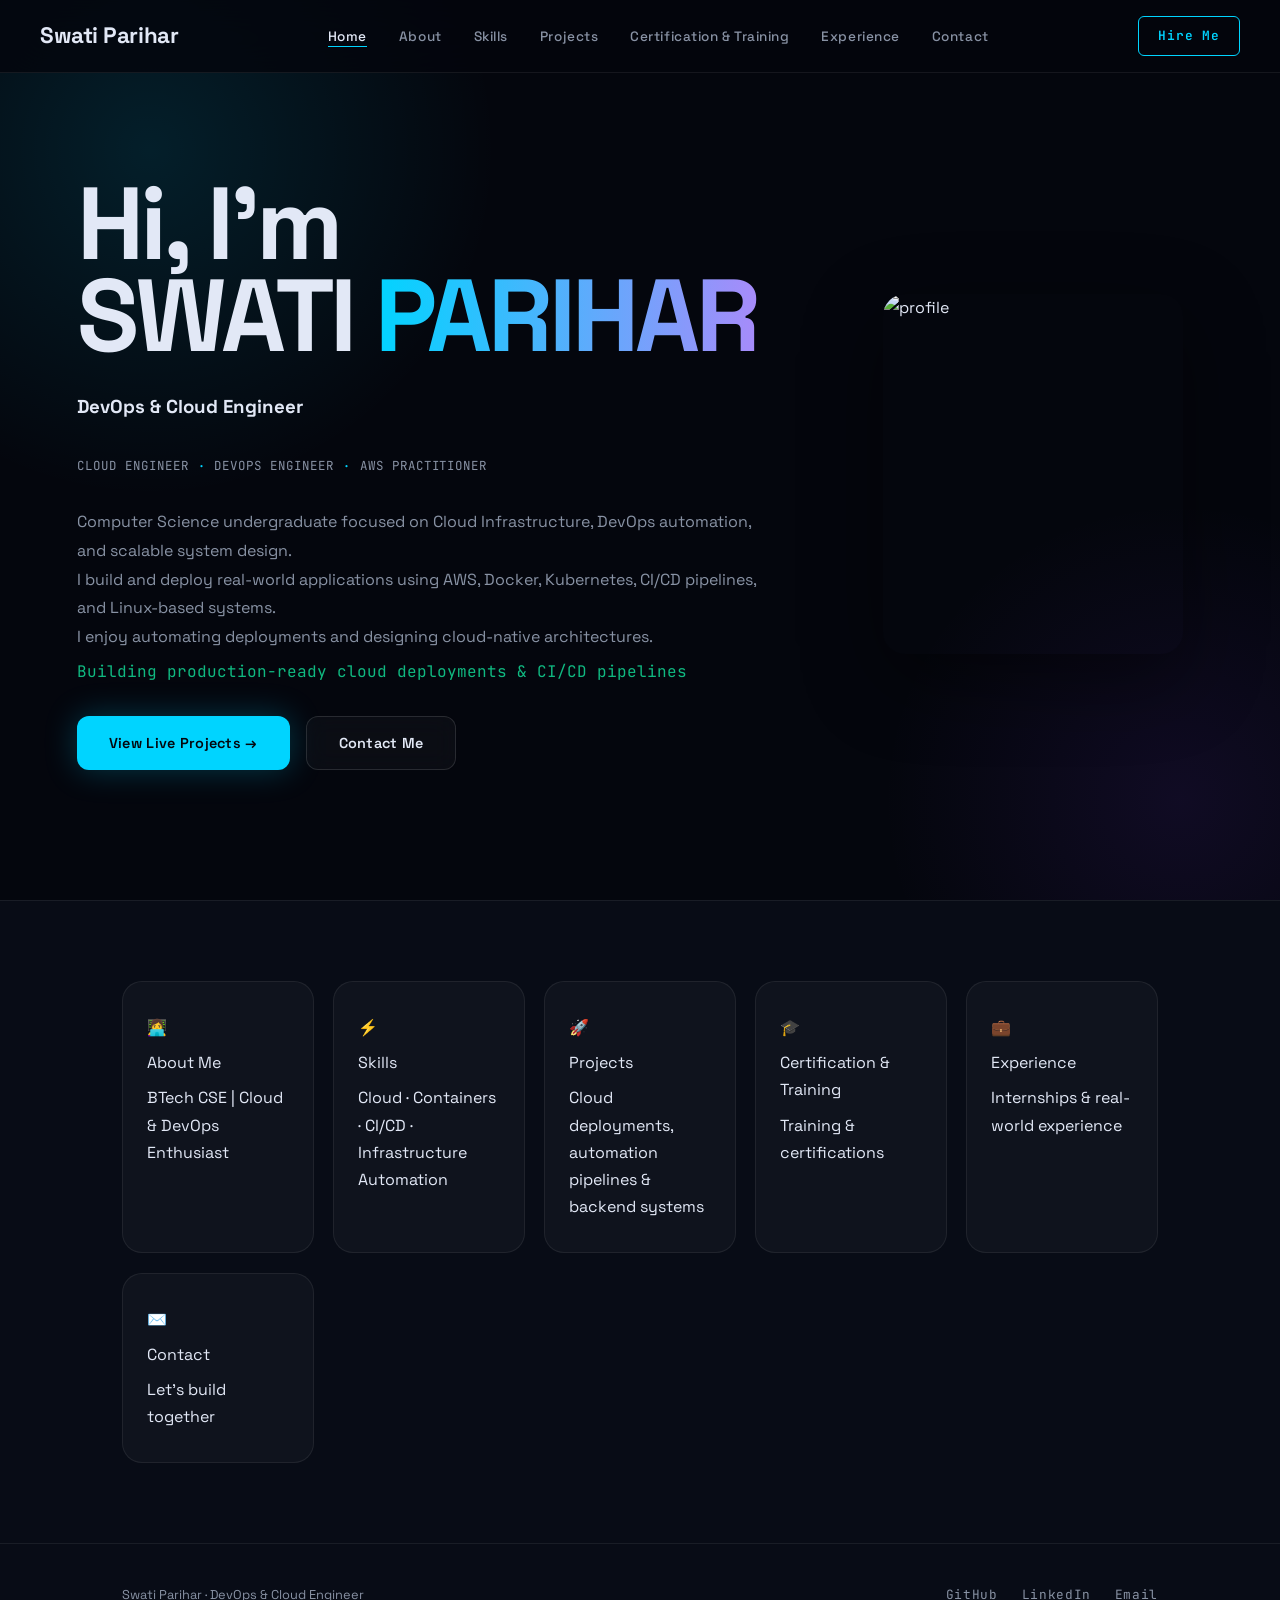
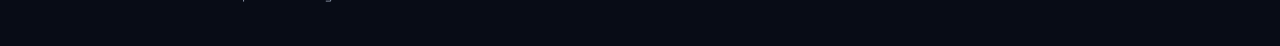
==== commit c483553b: "Updated portfolio design and content" ====
--- a/index.html
+++ b/index.html
@@ -14,13 +14,14 @@
 
 <!-- NAV -->
 <nav id="navbar">
-  <a href="index.html" class="nav-logo">Swati Parihar<span class="nav-logo-dot">.</span></a>
+  <a href="index.html" class="nav-logo">Swati Parihar</span></a>
   <ul class="nav-links">
     <li><a href="index.html" class="active">Home</a></li>
     <li><a href="pages/about.html">About</a></li>
     <li><a href="pages/skills.html">Skills</a></li>
     <li><a href="pages/projects.html">Projects</a></li>
-    <li><a href="pages/experience.html">Certification & Training</a></li>
+    <li><a href="pages/certification&training.html">Certification & Training</a></li>
+    <li><a href="pages/experience.html">Experience</a></li>
     <li><a href="pages/contact.html">Contact</a></li>
   </ul>
   <a href="pages/contact.html" class="nav-cta">Hire Me</a>
@@ -35,7 +36,8 @@
   <a href="pages/about.html" onclick="toggleMenu()">About</a>
   <a href="pages/skills.html" onclick="toggleMenu()">Skills</a>
   <a href="pages/projects.html" onclick="toggleMenu()">Projects</a>
-  <a href="pages/experience.html" onclick="toggleMenu()">Certification & Training</a>
+  <a href="pages/certification&training.html" onclick="toggleMenu()">Certification & Training</a>
+  <a href="pages/experience.html" onclick="toggleMenu()">Experience</a>
   <a href="pages/contact.html" onclick="toggleMenu()">Contact</a>
 </div>
 
@@ -59,8 +61,11 @@
 
             Hi, I'm <br>
 
-            SWATI <span class="accent-line">PARIHAR</span>
+            SWATI <span class="accent-line">PARIHAR</span><br>
 
+            <h3 class="hero-title">
+                DevOps & Cloud Engineer
+            </h3>
         </h1>
 
         <div class="hero-roles">
@@ -69,45 +74,35 @@
 
             <span class="role-sep">·</span>
 
-            <span class="role-item">DevOps Intern</span>
+            <span class="role-item">DevOps Engineer</span>
 
             <span class="role-sep">·</span>
 
-            <span class="role-item">AWS Specialist</span>
+            <span class="role-item">AWS Practitioner</span>
 
         </div>
 
         <p class="hero-bio">
 
-            Computer Science undergraduate passionate about
-            cloud technologies, DevOps and scalable systems.
-
-            <br><br>
-
-            Building projects using AWS, Docker,
-            Linux, CI/CD and deployment workflows.
-
-            <span class="bio-highlight">
-
-                Open to Cloud / DevOps internships
-
-            </span>
+            Computer Science undergraduate focused on Cloud Infrastructure, DevOps automation, and scalable system design.<br>
+I build and deploy real-world applications using AWS, Docker, Kubernetes, CI/CD pipelines, and Linux-based systems.<br>
+I enjoy automating deployments and designing cloud-native architectures.
+            
+<span class="bio-highlight">
+  Building production-ready cloud deployments & CI/CD pipelines
+</span>
 
         </p>
 
         <div class="hero-btns">
 
-            <a href="#" class="btn-primary">
+            <a href="pages/projects.html" class="btn-primary">
+  View Live Projects →
+</a>
 
-                View Projects →
-
-            </a>
-
-            <a href="#" class="btn-outline">
-
-                Get In Touch
-
-            </a>
+<a href="pages/contact.html" class="btn-outline">
+  Contact Me
+</a>
 
         </div>
 
@@ -139,22 +134,27 @@
       <a href="pages/about.html" class="qn-card">
         <div class="qn-icon">👩‍💻</div>
         <div class="qn-title">About Me</div>
-        <div class="qn-sub">CS undergrad from Rajasthan</div>
+        <div class="qn-sub">BTech CSE | Cloud & DevOps Enthusiast</div>
       </a>
       <a href="pages/skills.html" class="qn-card">
         <div class="qn-icon">⚡</div>
         <div class="qn-title">Skills</div>
-        <div class="qn-sub">AWS, Docker, Kubernetes & more</div>
+        <div class="qn-sub">Cloud · Containers · CI/CD · Infrastructure Automation</div>
       </a>
       <a href="pages/projects.html" class="qn-card">
         <div class="qn-icon">🚀</div>
         <div class="qn-title">Projects</div>
-        <div class="qn-sub">CloudCart, AI Evidence Platform</div>
+        <div class="qn-sub">Cloud deployments, automation pipelines & backend systems</div>
       </a>
-      <a href="pages/experience.html" class="qn-card">
+      <a href="pages/certification&training.html" class="qn-card">
         <div class="qn-icon">🎓</div>
-        <div class="qn-title">Experience</div>
+        <div class="qn-title">Certification & Training</div>
         <div class="qn-sub">Training & certifications</div>
+      </a>
+        <a href="pages/experience.html" class="qn-card">
+          <div class="qn-icon">💼</div>
+          <div class="qn-title">Experience</div>
+          <div class="qn-sub">Internships & real-world experience</div> 
       </a>
       <a href="pages/contact.html" class="qn-card">
         <div class="qn-icon">✉️</div>
@@ -165,10 +165,11 @@
   </div>
 </section>
 
+
 <!-- FOOTER -->
 <footer>
   <div class="footer-inner">
-    <p class="footer-copy">© Swati Parihar · DevOps & Cloud Engineer</p>
+    <p class="footer-copy">Swati Parihar · DevOps & Cloud Engineer</p>
     <div class="footer-socials">
       <a href="https://github.com/swatiparihar18" target="_blank">GitHub</a>
       <a href="https://www.linkedin.com/in/swati-parihar-66bba6321" target="_blank">LinkedIn</a>
